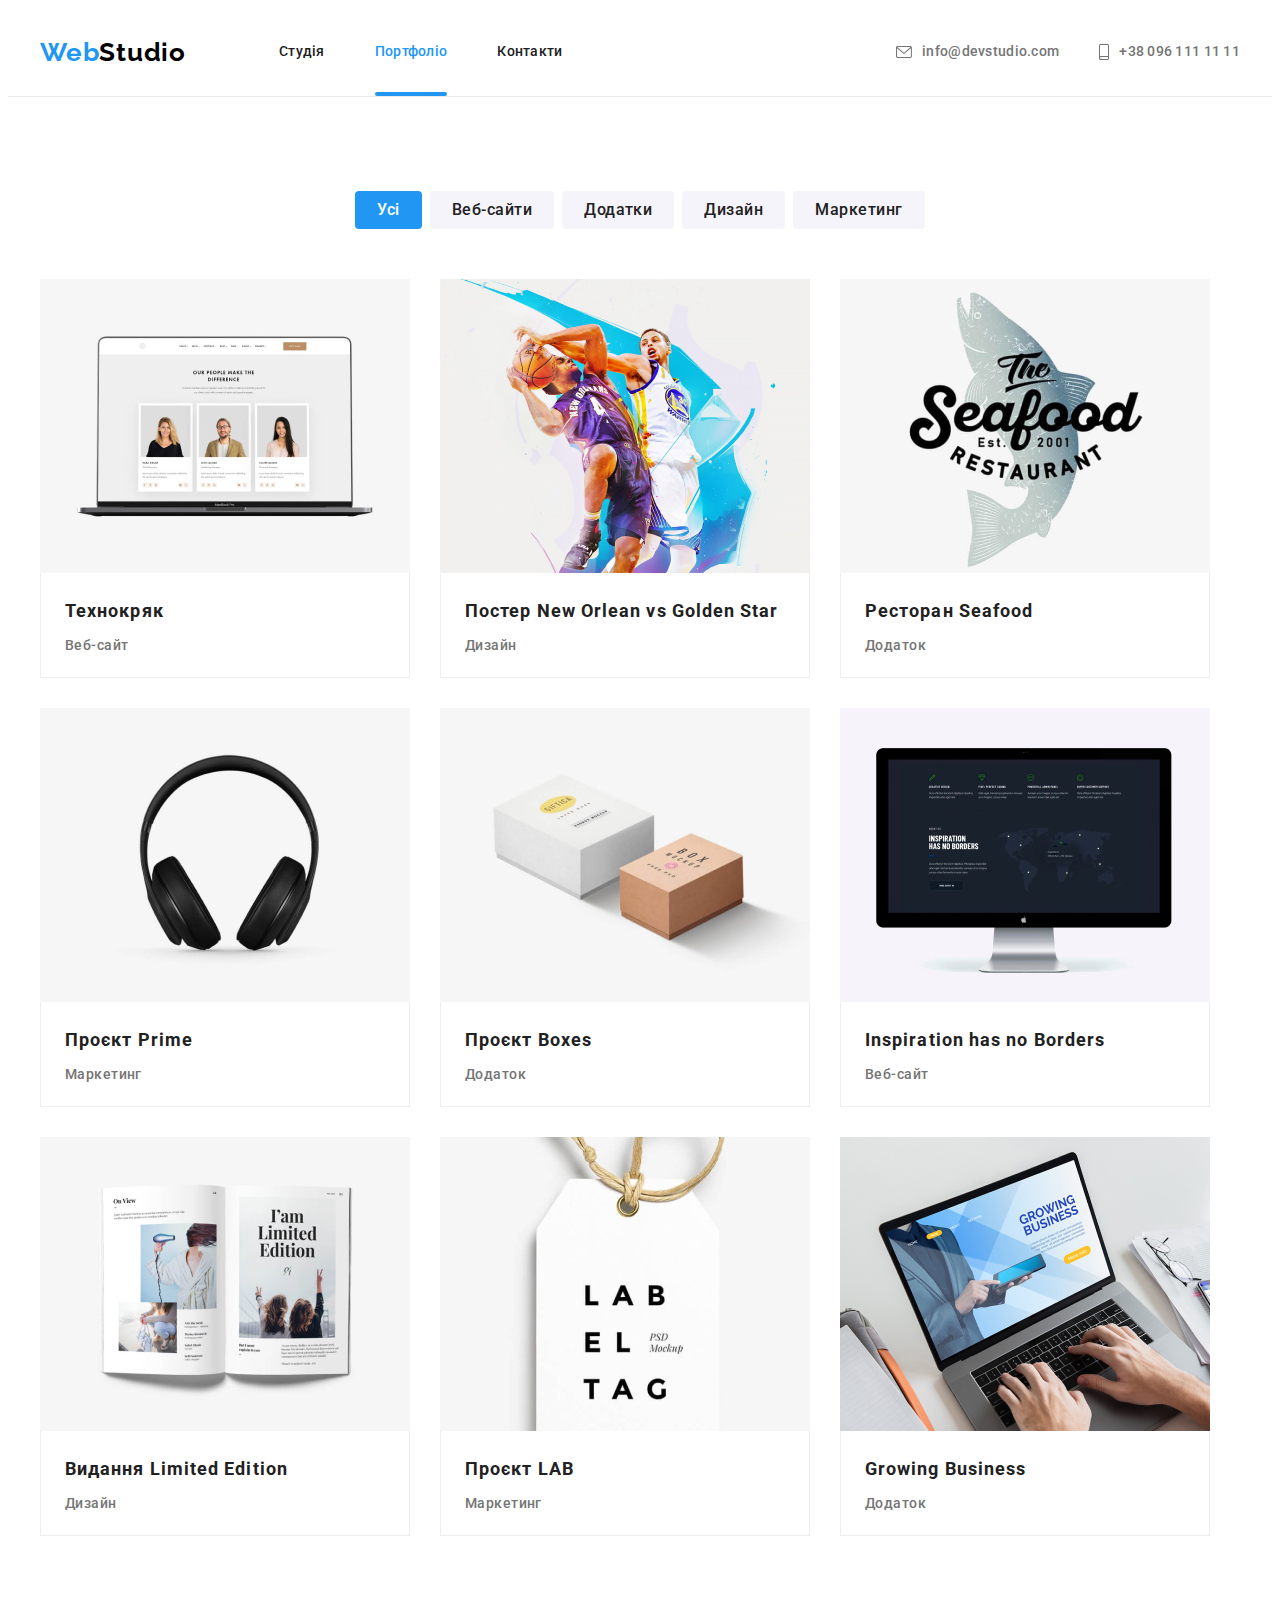
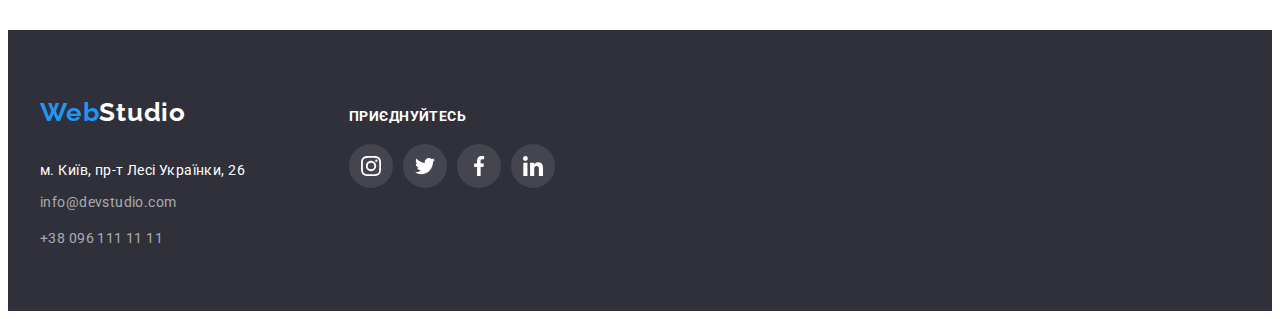
==== portfolio.html @ f9fca9e1 "01,11" ====
<!DOCTYPE html>
<html lang="uk">
  <head>
    <meta charset="UTF-8" />
    <meta name="viewport" content="width=device-width, initial-scale=1.0" />
    <title>Document</title>

    <!-- fonts -->
    <link rel="preconnect" href="https://fonts.googleapis.com" />
    <link rel="preconnect" href="https://fonts.gstatic.com" crossorigin />
    <link
      href="https://fonts.googleapis.com/css2?family=Raleway:wght@700&family=Roboto:wght@400;500;700;900&display=swap"
      rel="stylesheet"
    />
    <!-- normalize -->
    <link
      rel="stylesheet"
      href="https://cdnjs.cloudflare.com/ajax/libs/modern-normalize/2.0.0/modern-normalize.min.css"
      integrity="sha512-4xo8blKMVCiXpTaLzQSLSw3KFOVPWhm/TRtuPVc4WG6kUgjH6J03IBuG7JZPkcWMxJ5huwaBpOpnwYElP/m6wg=="
      crossorigin="anonymous"
      referrerpolicy="no-referrer"
    />

    <!-- custom styles -->
    <link rel="stylesheet" href="./css/styles.css" />
  </head>
  <body>
    <!-- Шапка сайту  -->
    <header class="header">
      <div class="container header-container">
              <nav class="navigation">
              <a class="link logo" href="index.html">Web<span class="logo-text-black">Studio</span></a>
              <ul class="list header-list">
                <li class="item navigation-item">
                  <a class="link navigation-link" href="./index.html">Студія</a>
                </li>
                <li class="item navigation-item">
                  <a class="link navigation-link active-link" href="./portfolio.html">Портфоліо</a>
                </li>
                <li class="item navigation-item">
                  <a class="link navigation-link" href="#">Контакти</a>
                </li>
              </ul>
            </nav>
      
            <ul class="list contact-list">
              <li class="item contact-item">
                <a class="link contact-link"
                href="mailto:info@devstudio.com">
                
                <svg class="icon-header" width="16" height="12"> 
                              
                  <use href="./images/sprite.svg#icon-envelope">
                    
                  </use>
                </svg>
                
                info@devstudio.com</a>
              </li>
              <li class="item contact-item">
                <a class="link contact-link" href="tel:+380961111111">
                  <svg class="icon-header" width="10" height="16"> 
                              
                    <use href="./images/sprite.svg#icon-smartphone">
                      
                    </use>
                  </svg>
      
                  +38 096 111 11 11</a>
              </li>
            </ul>
      </div>
          </header>
    <main class="main">
      <!-- Portfolio -->
      
        <section class="section-portfolio">
          <div class="container">
          <h1 class="visually-hidden">Portfolio</h1>

          <ul class="filter-list list">
            <li class="filter-item">
              <button class="btn filter-btn active-btn" type="button">
                Усі
              </button>
            </li>
            <li class="filter-item">
              <button class="btn filter-btn" type="button">Веб-сайти</button>
            </li>
            <li class="filter-item">
              <button class="btn filter-btn" type="button">Додатки</button>
            </li>
            <li class="filter-item">
              <button class="btn filter-btn" type="button">Дизайн</button>
            </li>
            <li class="filter-item">
              <button class="btn filter-btn" type="button">Маркетинг</button>
            </li>
          </ul>
          <ul class="gallery-list list">
            <li class="gallery-item">
              
          
    
            <a class="link gallery-link" href="#">
              <div class="gallery-overlay">
              <img
                class="gallery-img"
                src="./images/portfolio-img/img1.jpg"
                alt="Технокряк"
                width="370"
                height="294"
              />
           
            <p class="overlay-text" >
              Ресурс пропонує комплексні пропозиції з різним рівнем функціоналу та сервісів. Все це дозволить відвідувачу отримати вичерпні відомості про компанію чи приватну особу.
            </p>
           </div>
             
    
             <div class="gallery-about">
              <h2 class="gallery-title">Технокряк</h2>
              <p class="gallery-text">Веб-сайт</p>
             </div>
              </a>
            </li>

            <li class="gallery-item">
              <a class="link gallery-link" href="#">
                <div class="gallery-overlay">
                  <img
                  class="gallery-img"
                  src="./images/portfolio-img/img2.jpg"
                  alt="Постер New Orlean vs Golden Star"
                  width="370"
                  height="294"
                />
               
                <p class="overlay-text" >
                  Ресурс пропонує комплексні пропозиції з різним рівнем функціоналу та сервісів. Все це дозволить відвідувачу отримати вичерпні відомості про компанію чи приватну особу.
                </p>
               </div>
              <div class="gallery-about">
                <h2 class="gallery-title">Постер New Orlean vs Golden Star</h2>
                <p class="gallery-text">Дизайн</p>
              </div>
              </a>
            </li>

            <li class="gallery-item">
              <a class="link gallery-link" href="#">
                <div class="gallery-overlay">
                  <img
                  class="gallery-img"
                  src="./images/portfolio-img/img3.jpg"
                  alt="Ресторан Seafood"
                  width="370"
                  height="294"
                />
                <p class="overlay-text" >
                  Ресурс пропонує комплексні пропозиції з різним рівнем функціоналу та сервісів. Все це дозволить відвідувачу отримати вичерпні відомості про компанію чи приватну особу.
                </p>
               </div>
                <div class="gallery-about">
                  <h2 class="gallery-title">Ресторан Seafood</h2>
                  <p class="gallery-text">Додаток</p>
                </div>
              </a>
            </li>

            <li class="gallery-item">
              <a class="link gallery-link" href="#">
                <div class="gallery-overlay">
                  <img
                     class="gallery-img"
                     src="./images/portfolio-img/img4.jpg"
                     alt="Проєкт Prime"
                     width="370"
                     height="294"
                   />
                <p class="overlay-text" >
                  Ресурс пропонує комплексні пропозиції з різним рівнем функціоналу та сервісів. Все це дозволить відвідувачу отримати вичерпні відомості про компанію чи приватну особу.
                </p>
               </div>
               <div class="gallery-about">
                <h2 class="gallery-title">Проєкт Prime</h2>
                <p class="gallery-text">Маркетинг</p>
               </div>
              </a>
            </li>

            <li class="gallery-item">
              <a class="link gallery-link" href="#">
                <div class="gallery-overlay">
                  <img
                  class="gallery-img"
                  src="./images/portfolio-img/img5.jpg"
                  alt="Проєкт Boxes"
                  width="370"
                  height="294"
                />
                <p class="overlay-text" >
                  Ресурс пропонує комплексні пропозиції з різним рівнем функціоналу та сервісів. Все це дозволить відвідувачу отримати вичерпні відомості про компанію чи приватну особу.
                </p>
               </div>
              <div class="gallery-about">
                <h2 class="gallery-title">Проєкт Boxes</h2>
                <p class="gallery-text">Додаток</p>
              </div>
              </a>
            </li>

            <li class="gallery-item">
              <a class="link gallery-link" href="#">
                <div class="gallery-overlay">
                  <img
                  class="gallery-img"
                  src="./images/portfolio-img/img6.jpg"
                  alt="Inspiration has no Borders"
                  width="370"
                  height="294"
                />
                <p class="overlay-text" >
                  Ресурс пропонує комплексні пропозиції з різним рівнем функціоналу та сервісів. Все це дозволить відвідувачу отримати вичерпні відомості про компанію чи приватну особу.
                </p>
               </div>
                <div class="gallery-about">
                  <h2 class="gallery-title">Inspiration has no Borders</h2>
                  <p class="gallery-text">Веб-сайт</p>
                </div>
              </a>
            </li>

            <li class="gallery-item">
              <a class="link gallery-link" href="#">
                <div class="gallery-overlay">
                  <img
                  class="gallery-img"
                  src="./images/portfolio-img/img7.jpg"
                  alt="Видання Limited Edition"
                  width="370"
                  height="294"
                />
                <p class="overlay-text" >
                  Ресурс пропонує комплексні пропозиції з різним рівнем функціоналу та сервісів. Все це дозволить відвідувачу отримати вичерпні відомості про компанію чи приватну особу.
                </p>
               </div>
                <div class="gallery-about">

                  <h2 class="gallery-title">Видання Limited Edition</h2>
                  <p class="gallery-text">Дизайн</p>
                </div>
              </a>
            </li>

            <li class="gallery-item">
              <a class="link gallery-link" href="#">
                <div class="gallery-overlay">
                  <img
                  class="gallery-img"
                  src="./images/portfolio-img/img8.jpg"
                  alt="Проєкт LAB"
                  width="370"
                  height="294"
                />
                <p class="overlay-text" >
                  Ресурс пропонує комплексні пропозиції з різним рівнем функціоналу та сервісів. Все це дозволить відвідувачу отримати вичерпні відомості про компанію чи приватну особу.
                </p>
               </div>
                <div class="gallery-about">
                  <h2 class="gallery-title">Проєкт LAB</h2>
                <p class="gallery-text">Маркетинг</p>
                </div>
              </a>
            </li>

            <li class="gallery-item">
              <a class="link gallery-link" href="#">
                <div class="gallery-overlay">
                  <img
                  class="gallery-img"
                  src="./images/portfolio-img/img9.jpg"
                  alt="Growing Business"
                  width="370"
                  height="294"
                />
                <p class="overlay-text" >
                  Ресурс пропонує комплексні пропозиції з різним рівнем функціоналу та сервісів. Все це дозволить відвідувачу отримати вичерпні відомості про компанію чи приватну особу.
                </p>
               </div>
                <div class="gallery-about">
                  <h2 class="gallery-title">Growing Business</h2>
                <p class="gallery-text">Додаток</p>
                </div>
              </a>
            </li>
          </ul>
         </div>
        </section>
      
    </main>

    <!-- Підвал сайту -->
    <footer class="footer">
      <div class="container footer-container">
        <div class="footer-content">  
        <a class="link logo footer-logo" href="index.html">Web<span class="logo-text-white">Studio</span></a>
        <address class="address">
          <p class="main-address">м. Київ, пр-т Лесі Українки, 26</p>
          <ul class="list address-list">
            <li class="item address-item">
              <a class="link address-link" href="mailto:info@devstudio.com">info@devstudio.com</a>
            </li>
            <li class="item">
              <a class="link address-link" href="tel:+380961111111">+38 096 111 11 11</a>
            </li>
          </ul>
        </address>
        </div> 
      
  
  
        <div class='footer-content'>
          <h3 class="title-footer">Приєднуйтесь</h3>
          <ul class="socials">
            <li class="social-item">
              <a
                class="social-link footer-link"
                href="#"
                target="_blank"
                rel="noopener noreferrer"
                aria-label="instagram"
                >
                <svg class="social-icon footer-icon" width="20" height="20"> 
                  
                  <use href="./images/sprite.svg#icon-instagram">
                    
                  </use>
                </svg>
                </a
              >
            </li>
            <li class="social-item">
              <a
                class="social-link footer-link link"
                href=""
                target="_blank"
                rel="noopener noreferrer"
                aria-label="twitter"
                >
                <svg class="social-icon footer-icon" width="20" height="20"> 
                  
                  <use href="./images/sprite.svg#icon-twitter">
                    
                  </use>
                </svg>
                </a
              >
            </li>
            <li class="social-item">
              <a
                class="social-link footer-link"
                href=""
                target="_blank"
                rel="noopener noreferrer"
                aria-label="facebook"
                >
                <svg class="social-icon footer-icon" width="20" height="20"> 
                  
                  <use href="./images/sprite.svg#icon-facebook">
                    
                  </use>
                </svg>
                </a
              >
            </li>
            <li class="social-item">
              <a
                class="social-link footer-link"
                href=""
                target="_blank"
                rel="noopener noreferrer"
                aria-label=""
                >
                <svg class="social-icon footer-icon" width="20" height="20"> 
                  
                  <use href="./images/sprite.svg#icon-linkedin">
                    
                  </use>
                </svg>
                </a
              >
            </li>
          </ul>
        </div>
      </div>
     
        </footer>
  </body>
</html>
---- css/styles.css ----
:root {
  --main-font: "Roboto", sans-serif;
  --secondary-font: "Raleway", sans-serif;

  /* text colors */
  --accent-cl: #2196f3;
  --main-txt-cl: #757575;
  --secondary-txt-cl: #212121;
  --title-txt-cl: #fff;

  /* background colors */
  --main-bg-cl: #ffffff;
  --secondary-bg-cl: #2196f3;
  --dark-bg-cl: #2f303a;
}

body {
  font-family: var(--main-font);
  color: var(--main-txt-cl);
  font-size: 14px;
  line-height: 1.71;
  letter-spacing: 0.42px;
  background: var(--main-bg-cl);
}

h1,
h2,
h3,
h4,
h5,
h6,
p {
  margin: 0;
}

img {
  display: block;
}

ol,
ul {
  list-style: none;
  margin: 0;
  padding: 0;
}

a {
  text-decoration: none;
}

.container {
  /* outline: 1px solid red; */

  width: 1200px;

  padding-left: 15px;
  padding-right: 15px;

  margin-left: auto;
  margin-right: auto;
}

.visually-hidden {
  display: none;
}

.list {
  list-style-type: none;
}

.team {
  background: #f5f4fa;
}

.footer {
  background-color: var(--dark-bg-cl);
}

/* 
===============
Section header
===============
 */
 .header{
  border-bottom: #ECECEC solid 1px;
 }

 .logo {
  margin-right: 93px;
}

.header-container {
  display: flex;
  align-items: center;
}
.header .navigation {
  display: flex;
  align-items: center;
}

.header-list {
  display: flex;
  align-items: center;
}
.navigation-item {
  position: relative;
  margin-right: 50px;
}
.navigation-link{
  display: block;
  padding-top: 32px;
  padding-bottom: 32px;
}

.navigation-item:last-of-type {
  margin-right: 0px;
}

.contact-list {
  display: flex;
  align-items: center;
  margin-left: auto;
}
.contact-item {
  margin-right: 40px;
}
.contact-item:last-child {
  margin-right: 0;
}

.navigation .logo,
.footer .logo {
  color: var(--accent-cl);
  font-family: var(--secondary-font);
  font-size: 26px;
  font-weight: 700;
  letter-spacing: 0.78px;
}
.logo-text-black {
  color: #000;
}
.logo-text-white {
  color: var(--title-txt-cl);
}

.link {
  color: var(--secondary-txt-cl);
  font-size: 14px;
  font-weight: 500;
  letter-spacing: 0.28px;
  text-decoration: none;
  font-family: var(--main-font);

  transition: color 250ms cubic-bezier(0.4, 0, 0.2, 1);
}

.contact-link {
  color: var(--main-txt-cl);
  display: flex;
  align-items: center;
  /* justify-content: baseline; */

  transition: color 250ms cubic-bezier(0.4, 0, 0.2, 1) ;
}
.contact-link:hover,
.contact-link:focus {
  color: var(--accent-cl);}

.active-link {
  color: var(--accent-cl);

  transition: color 250ms cubic-bezier(0.4, 0, 0.2, 1);
}

.link:hover,
.link:focus {
  color: var(--accent-cl);
}
.icon-header{
  margin-right: 10px;
  fill: currentColor;
}

.active-link::after{
  position: absolute;
  left: 0;
  bottom: 0;
  content: '';

  width: 100%;
  background-color: var(--accent-cl);
  height: 4px;
  border-radius: 2px;
}
/* 
===============

===============
 */



/* 
===============
HERO
===============
 */
.hero {
  max-width: 1600px;
  height: 600px;
  padding-top: 200px;
  padding-bottom: 200px;
  margin-left: auto;
  margin-right: auto;
  background-image: linear-gradient(to right, rgba(47, 48, 58, 0.40),rgba(47, 48, 58, 0.40)),
  url(../images/hero-img/hero-bg.png);
  background-repeat: no-repeat;
  background-position: center;
  background-size: cover;
   
}



.hero-title {
  
  width: 696px;
  font-family: var(--main-font);
  color: var(--title-txt-cl);
  text-align: center;
  font-size: 44px;
  font-weight: 900;
  line-height: 1.36;
  letter-spacing: 2.64px;
  text-transform: uppercase;
  margin: auto;
  margin-bottom: 30px;
}
.hero-btn {
  color: var(--title-txt-cl);
  text-align: center;
  font-family: var(--main-font);
  font-size: 16px;
  font-weight: 700;
  line-height: 1.88;
  letter-spacing: 0.96px;
  border-radius: 4px;
  background: var(--accent-cl);
  margin: 0 auto;
  display: block;
  border: none;
  min-width: 200px;
  min-height: 50px;
}

/* modal form */

.backdrop{
  position: fixed;
  top: 0;
  left: 0;
  width: 100%;
  height: 100%;
  background-color: rgba(0, 0, 0, 0.2);
  z-index: 2;
  

  transition: opacity 250ms cubic-bezier(0.4, 0, 0.2, 1), visibility 250ms cubic-bezier(0.4, 0, 0.2, 1);
}

.backdrop.is-hidden{
  opacity: 0;
  visibility: hidden;
  pointer-events: none;
 }

.backdrop.is-hidden .modal-wrapper{
  transform: scale(.5) translate(-50%, -50%);
 }

 .backdrop .modal-wrapper{
  transform: scale(1) translate(-50%, -50%);
 }


.modal-wrapper{
  position: absolute;
  top: 50%;
  left: 50%;

  /* transform: translate(-50%, -50%); */
  
  border-radius: 4px;
  width: 528px;
  height: 581px;
  box-shadow: 0px 2px 1px 0px rgba(0, 0, 0, 0.20), 0px 1px 1px 0px rgba(0, 0, 0, 0.14), 0px 1px 3px 0px rgba(0, 0, 0, 0.12);

  
  background-color: var(--main-bg-cl);
 
  transition: transform 250ms cubic-bezier(0.4, 0, 0.2, 1);
}

.modal-btn{
  position: absolute;
  top: 8px;
  right: 8px; 

  width: 30px;
  height: 30px;
   
  display: flex;
  justify-content: center;
  align-items: center;
 
  
  border-radius: 50%;
  border: 1px solid rgba(0, 0, 0, 0.10);

  cursor: pointer;

  background-color: transparent;
}

/* 
===============
секція про нас
===============
 */
.about{
  padding-top: 94px;
  padding-bottom: 94px; 
}

 .about-list {
  display: flex;
  /* align-items: stretch; */
}
.about-title {
  color: var(--secondary-txt-cl);
  font-family: var(--main-font);
  font-size: 14px;
  font-weight: 700;
  letter-spacing: 0.42px;
  text-transform: uppercase;
  /* justify-content: center; */
  margin-bottom: 10px;
}
.about-item {
  display: block;
  margin-right: 30px;
  width: 270px;
  align-items: center;

}
.about-item:last-child {
  margin-right: 0;

}

.about-icon{
  width: 270px;
  height: 120px;
  /* padding-top: 25px;
  padding-right: 100px;
  padding-bottom: 25px;
  padding-left: 100px;  */
  background-color: #F5F4FA;
  width: 270px;
  height: 120px;
  border-radius: 4px;
  margin-bottom: 30px;
  display: flex;
  justify-content: center;
  align-items: center;
}


/* 
===============
Features
===============
 */
.features {
  padding-bottom: 94px;
}
.features-list {
  display: flex;
  align-items: center;
}

.features-title {
  color: var(--secondary-txt-cl);
  text-align: center;
  font-family: var(--main-font);
  font-size: 36px;
  font-weight: 700;
  letter-spacing: 1.08px;
  margin-bottom: 50px;
}

.features-item {
  position: relative;
  margin-right: 30px;
}

.features-item:last-child {
  margin-right: 0;
}

.features-text{
  position: absolute;
  bottom: 0;
  left: 0;
  width: 100%;
  
  text-align: center;
  line-height: normal;
  font-weight: 700;
  font-style: normal;
  text-transform: uppercase;
  padding-top: 27px;
  padding-bottom: 27px;

  color: var(--title-txt-cl);
  background-color: rgba(47, 48, 58, 0.80);
  
}

/* 
===============
Team
===============
 */
 .team{
  padding-top: 94px;
  padding-bottom: 94px;
}

 .team-title {
  color: var(--secondary-txt-cl);
  text-align: center;
  font-family: var(--main-font);
  font-size: 36px;
  font-weight: 700;
  letter-spacing: 1.08px;
  margin-bottom: 50px;
}
.member-about{
  padding-top:30px;
  padding-bottom: 30px;
  background-color: var(--main-bg-cl);
}
.member-title{
  margin-bottom: 10px;
}
.member-position{
  margin-bottom: 16px;
}

.member-list {
  display: flex;
  align-items: center;
}
.member-item {
  margin-right: 30px;
  /* border-radius: 0px 0px 4px 4px;
  background: var(--main-bg-cl); */
  border-radius: 0px 0px 4px 4px;
  box-shadow: 0px 2px 1px 0px rgba(0, 0, 0, 0.20), 0px 1px 1px 0px rgba(0, 0, 0, 0.14), 0px 1px 3px 0px rgba(0, 0, 0, 0.12);

}
.member-item:last-child {
  margin-right: 0;
}

.socials{
 display: flex;
 justify-content: center;  
 align-items: center;
}

.social-link{
  display: flex;
  justify-content: center;  
  align-items: center;
  background-color: var(--main-bg-cl);
  width: 44px;
  height: 44px;
  border-radius: 50%;

  transition: background-color 250ms cubic-bezier(0.4, 0, 0.2, 1);

}

.social-item:not(:last-child){
  margin-right: 10px;
}

.social-icon{
  fill: #AFB1B8;
  transition: fill 250ms cubic-bezier(0.4, 0, 0.2, 1);
}
.social-link:hover .social-icon,
.social-link:focus .social-icon {
  fill: var(--main-bg-cl);
}
.social-link:hover,
.social-link:focus{
  background-color: var(--accent-cl);
}

/* 
===============
Clients
===============
 */
 .clients-section{
  padding-top: 94px;
  padding-bottom: 94px;
 }
 
 .client-list{
  display: flex;
  align-items: center;
  justify-content: center;
 }
 .client-title {
  color: var(--secondary-txt-cl);
  text-align: center;
  font-family: var(--main-font);
  font-size: 36px;
  font-weight: 700;
  letter-spacing: 1.08px;
  margin-bottom: 50px;
}

.client-link{
  display: flex;
  align-items: center;
  justify-content: center;
  
  width: 170px;
  height: 92px;
  
  border-radius: 4px;
  border: 1px solid #AFB1B8;

  transition: border-color 250ms cubic-bezier(0.4, 0, 0.2, 1);
}
  
.client-item:not(:last-child){
  margin-right: 30px;}
    
.client-logo {
  fill: #AFB1B8;
  transition:  fill 250ms cubic-bezier(0.4, 0, 0.2, 1);
}

.client-link:hover,
.client-link:focus{
  border-color: var(--accent-cl);
}

.client-link:hover .client-logo,
.client-link:focus .client-logo {
  fill: var(--accent-cl);
}

  



    


/* 
===============
Footer
===============
 */

.footer{
  padding-top: 60px;
  padding-bottom: 60px;
}
.footer-logo {
  display: block;
  margin-bottom: 28px;
}
.title-footer{
  color: var(--title-txt-cl);
margin-bottom: 20px;
font-family: Roboto;
font-size: 14px;
font-style: normal;
font-weight: 700;
line-height: normal;
letter-spacing: 0.42px;
text-transform: uppercase;
}
.footer-container{
  display: flex;
  align-items: baseline;
  
}
.footer-content:not(:last-child){
  margin-right: 70px;
}



.footer-link{
  background-color: rgba(255, 255, 255, 0.10);;
}


.footer-icon{
  fill: var(--title-txt-cl);
}



.address-link:hover,
.address-link:focus {
  color: var(--title-txt-cl);
}


/* 
===============
---------
===============
 */

.btn {
  font-family: inherit;
  /* color: var(--title-txt-cl); */
  font-size: 16px;
  font-weight: 700;
  letter-spacing: 0.96px;
  /* background-color: var(--accent-cl); */
  cursor: pointer;
  text-align: center;

  transition: color 250ms cubic-bezier(0.4, 0, 0.2, 1);
}

/* .btn.filter-btn {
  color: var(--secondary-txt-cl);
  text-align: center;
  font-family: var(--main-font);
  font-size: 16px;
  font-style: normal;
  font-weight: 500;
  line-height: 1.63;
  letter-spacing: 0.48px;
  background-color: #f5f4fa;
} */

.btn:hover,
.btn:focus {
  color: var(--title-txt-cl);
  background-color: var(--accent-cl);
}

.btn.active-btn {
  color: var(--title-txt-cl);
  background-color: var(--accent-cl);
}



.gallery-title {
  color: var(--secondary-txt-cl);
  font-family: var(--main-font);
  font-size: 18px;
  font-weight: 700;
  line-height: 2;
  letter-spacing: 1.08px;
}

.about-text,
.gallery-text {
  color: var(--main-txt-cl);
  font-family: var(--main-font);
  font-size: 14px;
  font-style: normal;
  line-height: 1.72;
  letter-spacing: 0.42px;
}

.member-title {
  color: #212121;
  text-align: center;
  font-family: var(--main-font);
  font-size: 16px;
  font-weight: 500;
  letter-spacing: 0.48px;
}

.member-position {
  color: var(--main-txt-cl);
  text-align: center;
  font-family: var(--main-font);
  font-size: 16px;
  font-weight: 400;
  line-height: normal;
  letter-spacing: 0.48px;
}

.main-address {
  color: var(--title-txt-cl);
  font-family: var(--main-font);
  font-size: 14px;
  font-style: normal;
  font-weight: 400;
  line-height: 1.14;
  letter-spacing: 0.42px;
}

.address-link {
  color: rgba(255, 255, 255, 0.6);
  font-family: var(--main-font);
  font-weight: 400;
  letter-spacing: 0.42px;
  line-height: 1.14;
  font-style: normal;

  transition: color 250ms cubic-bezier(0.4, 0, 0.2, 1);
}

.address-list{
  margin-top: 12px;
}
.address-item{
  margin-bottom: 12px;
}

/* 
===============
Portfolio section
===============
 */
.section-portfolio{
  padding-top: 94px;
  padding-bottom: 94px;
}

.filter-list {
  display: flex;
  justify-content: center;
  margin-bottom: 50px;
}

.filter-btn {
  color: var(--secondary-txt-cl);
  text-align: center;
  font-family: var(--main-font);
  font-size: 16px;
  font-style: normal;
  font-weight: 500;
  line-height: 1.63;
  letter-spacing: 0.48px;
  background-color: #f5f4fa;
  border-radius: 4px;
  border: none;
  padding: 6px 22px;

  transition: color 250ms cubic-bezier(0.4, 0, 0.2, 1), box-shadow 250ms cubic-bezier(0.4, 0, 0.2, 1), background-color 250ms cubic-bezier(0.4, 0, 0.2, 1);
}

.filter-btn:hover,
.filter-btn:focus{
  box-shadow: 0px 2px 2px 0px rgba(0, 0, 0, 0.12), 0px 1px 2px 0px rgba(0, 0, 0, 0.08), 0px 3px 1px 0px rgba(0, 0, 0, 0.10);

}
.filter-item {
  margin-right: 8px;
}

.filter-item:last-child {
  margin-right: 0;
}
.gallery-list {
  display: flex;
  flex-wrap: wrap;
  /* justify-content: space-between; */
}
.gallery-item {

  margin-right: 30px;
  margin-bottom: 30px;

  transition: color 250ms cubic-bezier(0.4, 0, 0.2, 1);
}

.gallery-link{
  display: block;
  transition: box-shadow 250ms cubic-bezier(0.4, 0, 0.2, 1);

  
}

.gallery-item .link:hover,
.gallery-item .link:focus {
  opacity: 1;
  transform: translateY(0);
  box-shadow: 1px 4px 6px 0px rgba(0, 0, 0, 0.16), 0px 4px 4px 0px rgba(0, 0, 0, 0.06), 0px 1px 1px 0px rgba(0, 0, 0, 0.12);

}

.gallery-overlay{
  position: relative;
  overflow: hidden;
}

.overlay-text{
  display: flex;
  justify-content: center;
  align-items: center; 
  
  position: absolute;
  bottom: 0px;
  left: 0;
  width: 100%;
  height: 100%;
  justify-content: center;
  align-items: center;
  
  padding-left: 24px;
  padding-right: 24px;
  
  font-size: 18px;
  font-style: normal;
  font-weight: 400;
  line-height: 1.56; 
  letter-spacing: 0.54px;
  


  transform: translateY(100%);
  opacity: 0;


color: var(--title-txt-cl);
background-color: rgba(33, 150, 243, 0.90);

transition: transform 250ms cubic-bezier(0.4, 0, 0.2, 1);

}

.gallery-link:hover .overlay-text,
.gallery-link:focus .overlay-text{
  
  transform: translateY(0);
  opacity: 1;
  
}






.gallery-title{
  margin-bottom: 4px;
}
.gallery-about{
  padding-top: 20px;
  padding-right: 24px;
  padding-bottom: 20px;
  padding-left: 24px;
  border-right: 1px solid #eee;
  border-left: 1px solid #eee;
  border-bottom: 1px solid #eee;
}
.gallery-item:nth-child(3n) {
  margin-right: 0;
}
.gallery-item:nth-last-child(-n + 3) {
  margin-bottom: 0;
}
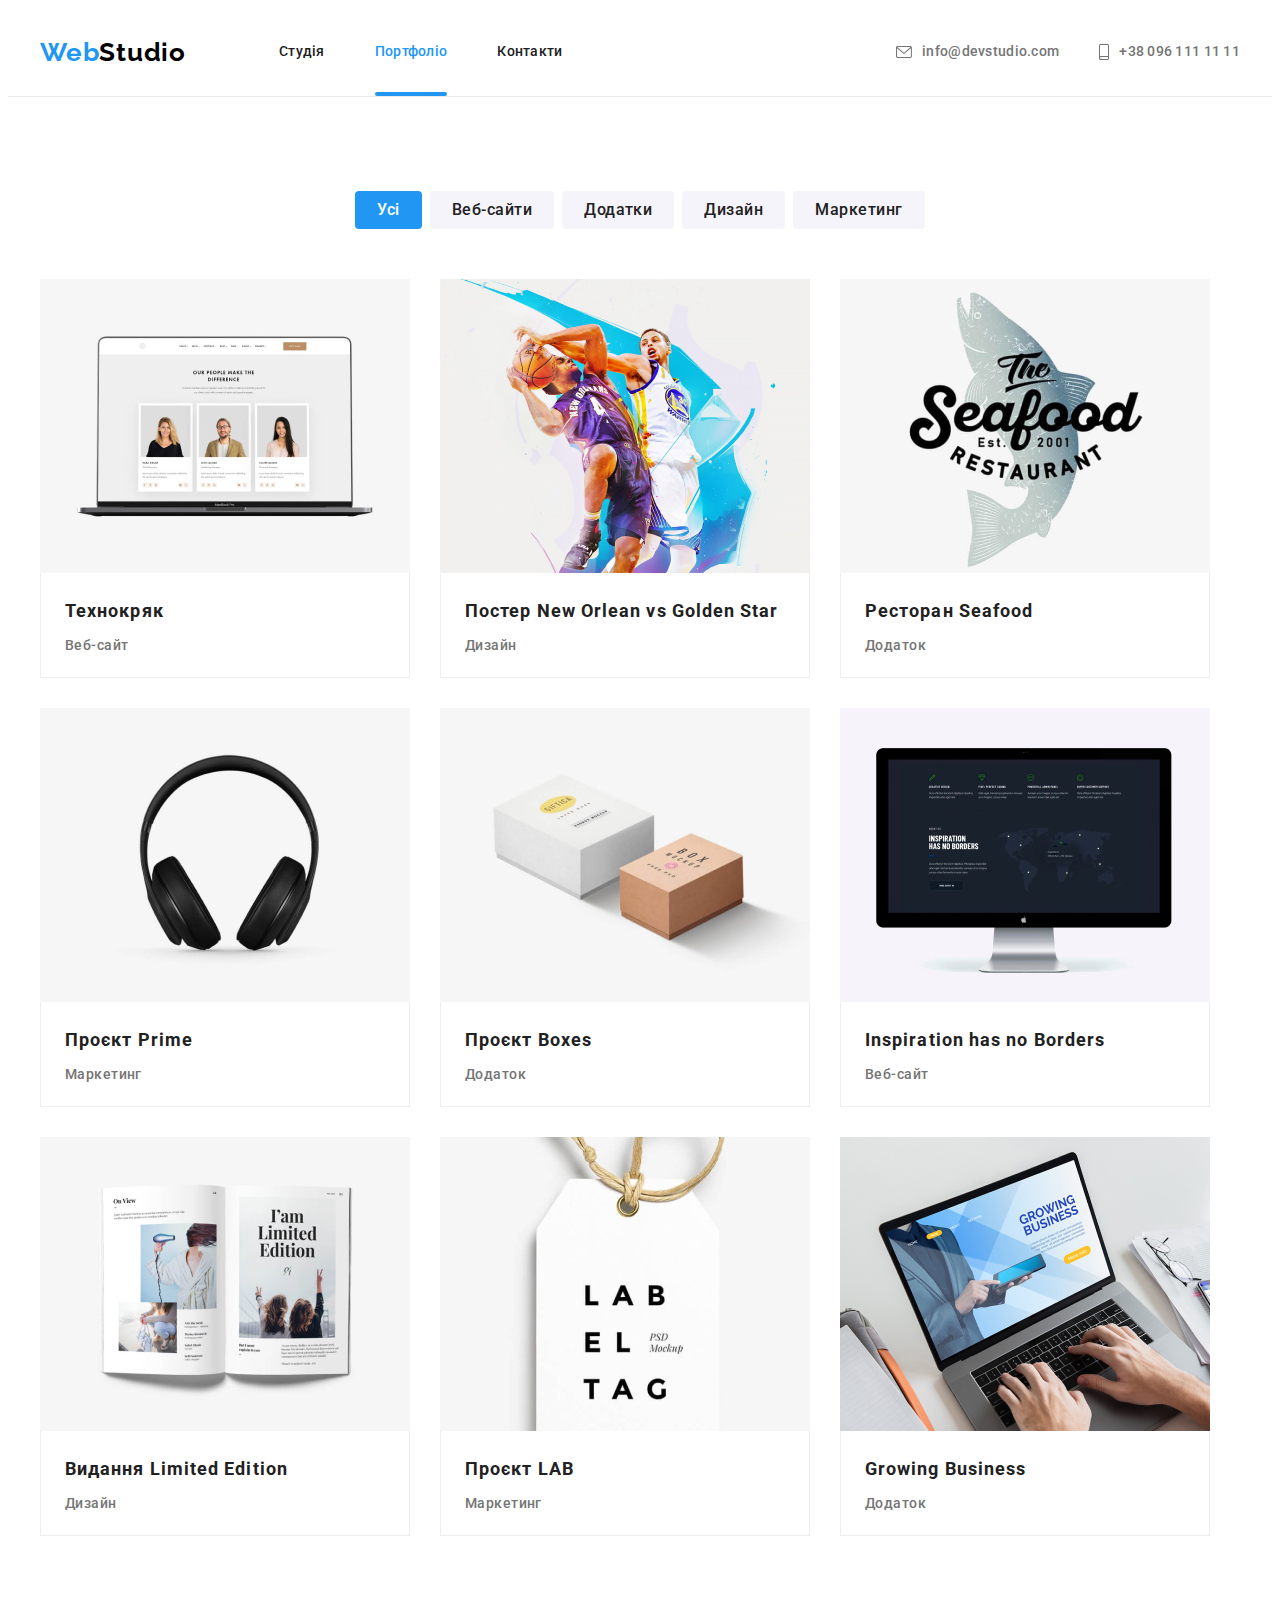
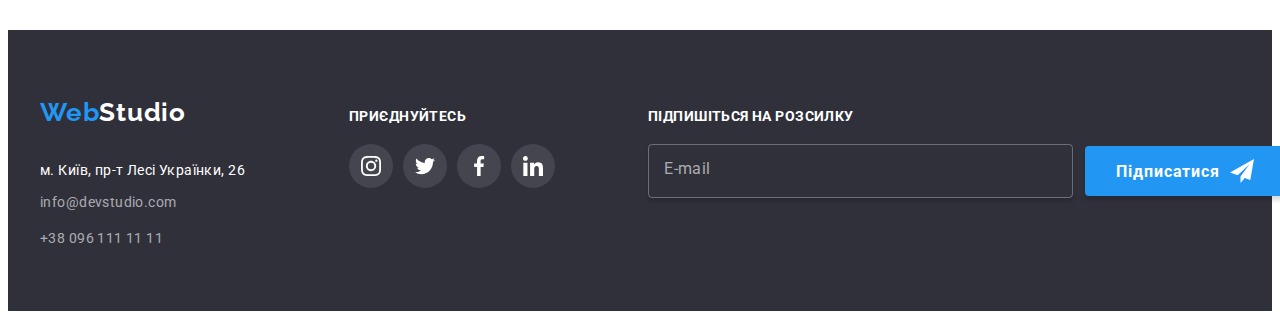
==== commit 7eb39eea: "01.11.23" ====
--- a/portfolio.html
+++ b/portfolio.html
@@ -316,6 +316,7 @@
             </li>
           </ul>
         </address>
+  
         </div> 
       
   
@@ -393,7 +394,23 @@
             </li>
           </ul>
         </div>
-      </div>
+  
+        <form class="footer-content form-content">
+          <h3 class="title-footer">Підпишіться на розсилку</h3>
+  <div class="form-btn-label">
+    <label class="footer-form">
+      <input class="footer-input" type="text" name="footer-input">
+      <span class="form-label">E-mail</span>
+    </label>
+    <button class="btn btn-footer" type="submit">
+    Підписатися
+  <svg class="icon-send" width="24" height="24">
+    <use href="./images/sprite.svg#icon-send" ></use>
+  </svg>
+    </button>
+  </div>
+        </form>
+      
      
         </footer>
   </body>
--- a/css/styles.css
+++ b/css/styles.css
@@ -61,7 +61,16 @@
 }
 
 .visually-hidden {
-  display: none;
+  position: absolute;
+  white-space: nowrap;
+  width: 1px;
+  height: 1px;
+  overflow: hidden;
+  border: 0;
+  padding: 0;
+  clip: rect(0 0 0 0);
+  clip-path: inset(50%);
+  margin: -1px;
 }
 
 .list {
@@ -284,6 +293,8 @@
 
 
 .modal-wrapper{
+  padding: 40px;
+  
   position: absolute;
   top: 50%;
   left: 50%;
@@ -313,14 +324,192 @@
   justify-content: center;
   align-items: center;
  
-  
   border-radius: 50%;
   border: 1px solid rgba(0, 0, 0, 0.10);
-
   cursor: pointer;
-
   background-color: transparent;
-}
+
+  transition: fill 250ms cubic-bezier(0.4, 0, 0.2, 1) ;
+}
+
+.modal-btn:hover,
+.modal-btn:focus{
+  fill: var(--accent-cl);
+}
+
+
+/* modal-wraper form */
+
+.form-title{
+  display: block;
+  margin-bottom: 30px;
+  
+  text-align: center;
+  font-family: var(--main-font);
+  font-size: 20px;
+  font-style: normal;
+  font-weight: 700;
+  line-height: normal;
+  letter-spacing: 0.6px;
+  
+  
+  color: var(--secondary-txt-cl);
+}
+
+.modal-wrapper-group,
+.modal-message-group{
+  display: block;
+  margin-bottom: 10px;
+  
+  position: relative;
+}
+
+.form-user{
+  width: 100%;
+  
+  padding: 11px 42px;
+  border-radius: 4px;
+  border: 1px solid rgba(33, 33, 33, 0.20);
+  outline: transparent;
+
+  transition: border-color 250ms cubic-bezier(0.4, 0, 0.2, 1);
+}
+
+.form-user:focus{
+  border: 1px solid var(--accent-cl);
+}
+
+.modal-wrapper-label{
+  display: block;
+  
+  margin-bottom: 4px;
+
+  font-family: var(--main-font);
+  font-size: 12px;
+  font-style: normal;
+  line-height: normal;
+  letter-spacing: 0.42px;
+  
+  color: var(--main-txt-cl);
+}
+
+.modal-wrapper-icon{
+  position: absolute;
+  top: 29px;
+  left: 12px;
+  
+  fill: var(--secondary-txt-cl);
+
+  transition: fill 250ms cubic-bezier(0.4, 0, 0.2, 1);
+}
+
+.form-user:focus + .modal-wrapper-icon{
+  fill: var(--accent-cl);
+}
+
+.user-message{
+  width: 100%;
+  height: 120px;
+  padding: 12px 16px;
+
+  border-radius: 4px;
+  border: 1px solid rgba(33, 33, 33, 0.20);
+  
+  outline: transparent;
+  resize: none;
+
+  transition: border-color 250ms cubic-bezier(0.4, 0, 0.2, 1);
+}
+.user-message:focus{
+  border-color: var(--accent-cl);
+}
+
+.modal-policy-group{
+  display: flex;
+  justify-content: center;
+  align-items: center;
+}
+
+.modal-policy-desc{
+  
+  font-family: var(--main-font);
+  font-size: 14px;
+  font-style: normal;
+  line-height: 1.71; 
+  letter-spacing: 0.42px;
+  
+  color: var(--main-txt-cl);
+}
+.modal-policy-link{
+  
+  font-family: var(--main-font);
+  font-size: 14px;
+  font-style: normal;
+ 
+  line-height: 24px;
+  letter-spacing: 0.42px;
+  text-decoration-line: underline;
+  
+  color: var(--accent-cl);
+}
+
+.custom-checkbox{
+
+  
+  width: 16px;
+  height: 15px;
+  margin-right: 8px;
+  display: flex;
+  justify-content: center;
+  align-items: center;
+  border-radius: 2px;
+  outline: 2px solid var(--secondary-txt-cl);
+  outline-offset: -2px;
+  transition: background-color 350ms cubic-bezier(0.4, 0, 0.2, 1);
+}
+
+  .custom-checkbox-icon{
+    opacity: 0;
+    
+    transition: opacity 250ms cubic-bezier(0.4, 0, 0.2, 1);
+  }
+
+  .checkbox:checked +.custom-checkbox{
+    outline-color: var(--accent-cl);
+    background-color: var(--accent-cl);
+   }
+
+   .checkbox:checked +.custom-checkbox .custom-checkbox-icon{
+    opacity: 1;
+   }
+
+   .modal-wrapper-btn{
+    width: 200px;
+    height: 50px;
+    margin-left: 124px;
+    margin-top: 30px;
+
+    color: var(--title-txt-cl);
+    text-align: center;
+
+    font-family: var(--main-font);
+    font-size: 16px;
+    font-style: normal;
+    font-weight: 700;
+    line-height: 1.88; 
+    letter-spacing: 0.96px;
+
+    border-radius: 4px;
+    border: none;
+    box-shadow: 0px 4px 4px 0px rgba(0, 0, 0, 0.15);
+   }
+
+
+
+
+
+
+
 
 /* 
 ===============
@@ -626,6 +815,66 @@
   color: var(--title-txt-cl);
 }
 
+/* footer form */
+ .footer-form{
+  position: relative; 
+  margin-right: 12px;
+}
+
+.footer-input{
+  width: 358px;
+  height: 50px;
+  padding-left: 63px;
+
+  border-radius: 4px;
+  border: 1px solid rgba(255, 255, 255, 0.30);
+  box-shadow: 0px 4px 4px 0px rgba(0, 0, 0, 0.15);
+
+  outline: transparent;
+  color: var(--title-txt-cl);
+  background: rgba(33, 150, 243, 0.00);
+ }
+
+ .form-btn-label{
+  display: flex;
+  justify-content: center;
+  align-items: center;
+ }
+ .btn-footer{
+  display: flex;
+  justify-content: center;
+  align-items: center;
+  
+  width: 200px;
+  height: 50px;
+
+  border-radius: 4px;
+  border: none;
+  box-shadow: 0px 4px 4px 0px rgba(0, 0, 0, 0.15);
+}
+
+.form-label{
+  position: absolute;
+  top: 15px;
+  left: 16px;
+
+  color: rgba(255, 255, 255, 0.60);
+
+font-family: var(--main-font);
+font-size: 16px;
+font-style: normal;
+line-height: 1.25;
+letter-spacing: 0.48px;
+}
+
+.icon-send{
+  margin-left: 10px;
+}
+
+.form-content{
+  margin-left: 23px;
+}
+
 
 /* 
 ===============
@@ -635,11 +884,11 @@
 
 .btn {
   font-family: inherit;
-  /* color: var(--title-txt-cl); */
+  color: var(--title-txt-cl);
   font-size: 16px;
   font-weight: 700;
   letter-spacing: 0.96px;
-  /* background-color: var(--accent-cl); */
+  background-color: var(--accent-cl);
   cursor: pointer;
   text-align: center;
 
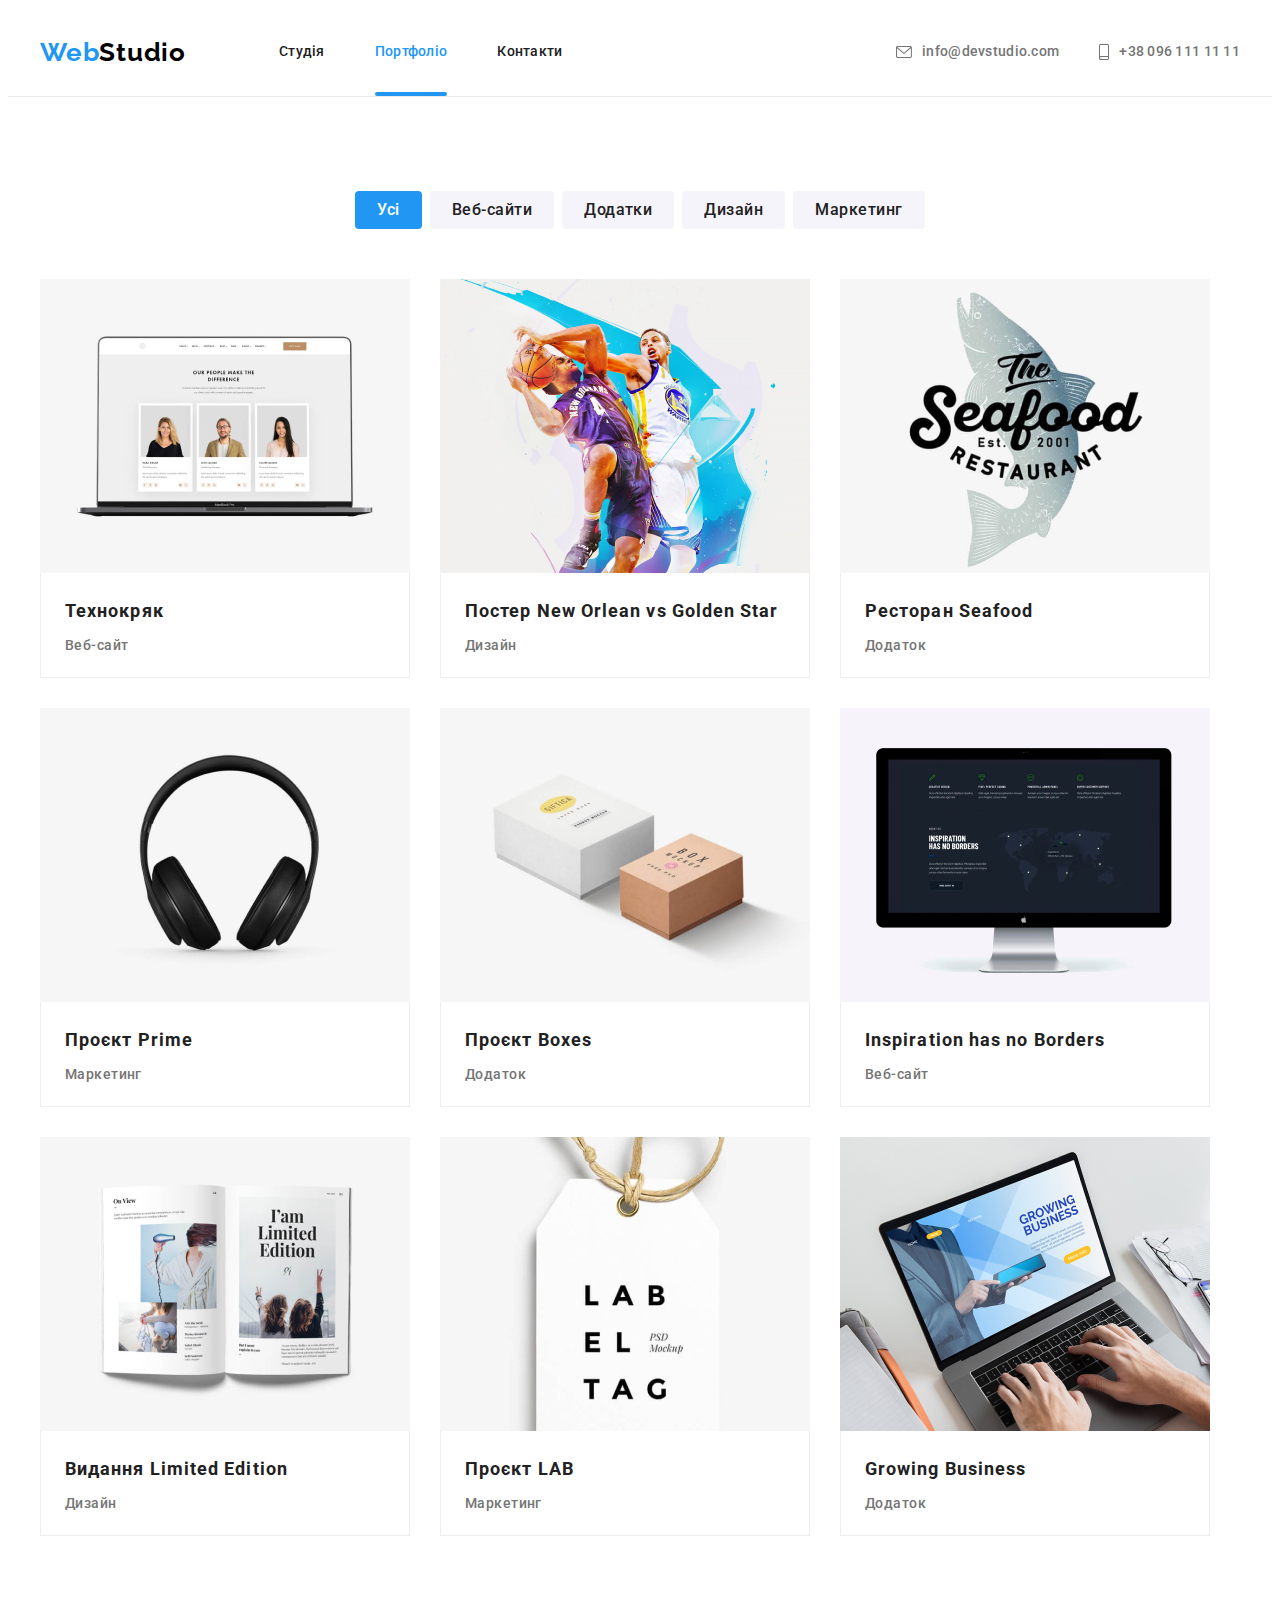
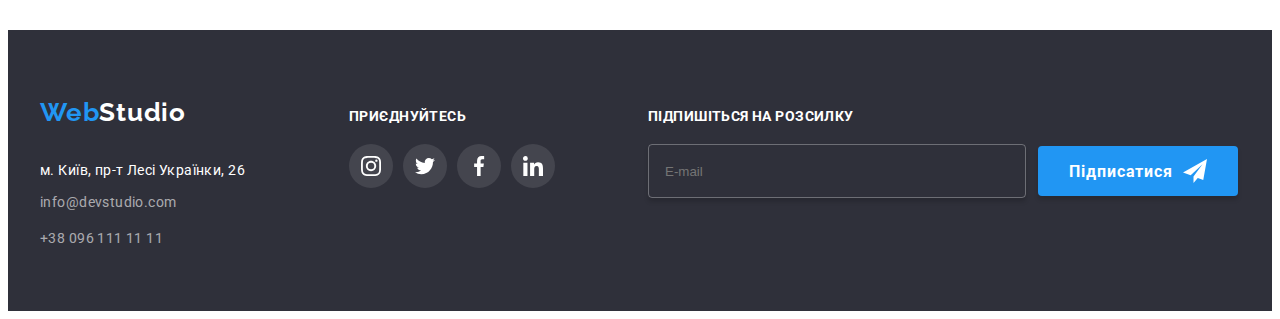
==== commit 3a7abfc2: "02.11" ====
--- a/portfolio.html
+++ b/portfolio.html
@@ -303,24 +303,21 @@
     <!-- Підвал сайту -->
     <footer class="footer">
       <div class="container footer-container">
-        <div class="footer-content">  
-        <a class="link logo footer-logo" href="index.html">Web<span class="logo-text-white">Studio</span></a>
-        <address class="address">
-          <p class="main-address">м. Київ, пр-т Лесі Українки, 26</p>
-          <ul class="list address-list">
-            <li class="item address-item">
-              <a class="link address-link" href="mailto:info@devstudio.com">info@devstudio.com</a>
-            </li>
-            <li class="item">
-              <a class="link address-link" href="tel:+380961111111">+38 096 111 11 11</a>
-            </li>
-          </ul>
-        </address>
-  
-        </div> 
-      
-  
-  
+        <div class="footer-content">
+          <a class="link logo footer-logo" href="index.html">Web<span class="logo-text-white">Studio</span></a>
+          <address class="address">
+            <p class="main-address">м. Київ, пр-т Лесі Українки, 26</p>
+            <ul class="list address-list">
+              <li class="item address-item">
+                <a class="link address-link" href="mailto:info@devstudio.com">info@devstudio.com</a>
+              </li>
+              <li class="item">
+                <a class="link address-link" href="tel:+380961111111">+38 096 111 11 11</a>
+              </li>
+            </ul>
+          </address>
+        </div>
+        
         <div class='footer-content'>
           <h3 class="title-footer">Приєднуйтесь</h3>
           <ul class="socials">
@@ -394,24 +391,21 @@
             </li>
           </ul>
         </div>
+        
+        <div class="footer-content form-content">
+          <h3 class="title-footer">Підпишіться на розсилку</h3>
+          <form class="footer-form">
+            <input class="footer-input" type="text" name="footer-input" placeholder="E-mail">
+            <button class="btn btn-footer" type="submit">
+              Підписатися
+              <svg class="icon-send" width="24" height="24">
+                <use href="./images/sprite.svg#icon-send" ></use>
+              </svg>
+            </button>
+          </form>
+        </div>
+      </div>
   
-        <form class="footer-content form-content">
-          <h3 class="title-footer">Підпишіться на розсилку</h3>
-  <div class="form-btn-label">
-    <label class="footer-form">
-      <input class="footer-input" type="text" name="footer-input">
-      <span class="form-label">E-mail</span>
-    </label>
-    <button class="btn btn-footer" type="submit">
-    Підписатися
-  <svg class="icon-send" width="24" height="24">
-    <use href="./images/sprite.svg#icon-send" ></use>
-  </svg>
-    </button>
-  </div>
-        </form>
-      
-     
-        </footer>
+      </footer>
   </body>
 </html>
--- a/css/styles.css
+++ b/css/styles.css
@@ -260,6 +260,7 @@
   border: none;
   min-width: 200px;
   min-height: 50px;
+  box-shadow: 0px 4px 4px 0px rgba(0, 0, 0, 0.15);
 }
 
 /* modal form */
@@ -270,10 +271,10 @@
   left: 0;
   width: 100%;
   height: 100%;
+  
   background-color: rgba(0, 0, 0, 0.2);
   z-index: 2;
   
-
   transition: opacity 250ms cubic-bezier(0.4, 0, 0.2, 1), visibility 250ms cubic-bezier(0.4, 0, 0.2, 1);
 }
 
@@ -342,7 +343,7 @@
 
 .form-title{
   display: block;
-  margin-bottom: 30px;
+  margin-bottom: 12px;
   
   text-align: center;
   font-family: var(--main-font);
@@ -454,7 +455,7 @@
 }
 
 .custom-checkbox{
-
+  
   
   width: 16px;
   height: 15px;
@@ -478,6 +479,12 @@
     outline-color: var(--accent-cl);
     background-color: var(--accent-cl);
    }
+  
+   .checkbox:focus +.custom-checkbox{
+    outline-color: var(--accent-cl);
+   }
+   
+ 
 
    .checkbox:checked +.custom-checkbox .custom-checkbox-icon{
     opacity: 1;
@@ -818,13 +825,18 @@
 /* footer form */
  .footer-form{
   position: relative; 
-  margin-right: 12px;
+  
+
+  display: flex;
+  justify-content: center;
+  align-items: center;
 }
 
 .footer-input{
   width: 358px;
   height: 50px;
-  padding-left: 63px;
+  margin-right: 12px;
+  padding-left: 16px;
 
   border-radius: 4px;
   border: 1px solid rgba(255, 255, 255, 0.30);
@@ -853,7 +865,7 @@
   box-shadow: 0px 4px 4px 0px rgba(0, 0, 0, 0.15);
 }
 
-.form-label{
+/* .form-label{
   position: absolute;
   top: 15px;
   left: 16px;
@@ -865,7 +877,7 @@
 font-style: normal;
 line-height: 1.25;
 letter-spacing: 0.48px;
-}
+} */
 
 .icon-send{
   margin-left: 10px;
